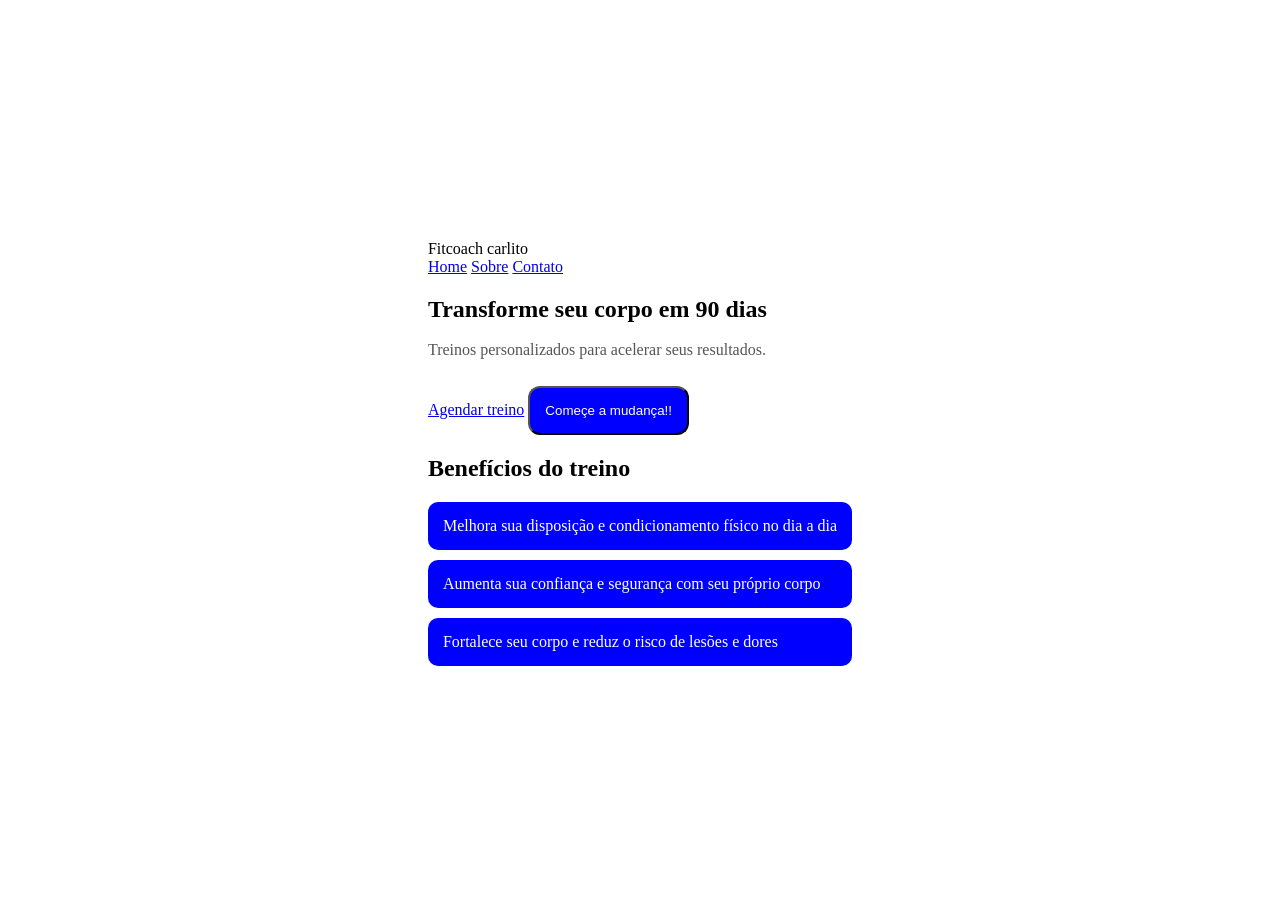
==== index.html @ f6d2877e "Projeto landing page personal trainer" ====
<!DOCTYPE html>
<html lang="pt-BR">

  <head>
    <meta charset="utf-8">
    <meta name="viewport" content="width=device-width, initial-scale=1.0">
    <link rel="stylesheet" href="style.css">

   </head>

   <header.
      <span class="logo">Fitcoach carlito</span>
      <div class="menu">
       <a href="#">Home</a>
       <a href="#">Sobre</a>
       <a href="#">Contato</a>
      </div>
   </header>

   <section>
    <h1 class="frase">Transforme seu corpo em 90 dias</h1>
    <p>Treinos personalizados para acelerar seus resultados.</p>
    <a href="confirmacao.html">Agendar treino</a>
    <button>Começe a mudança!!</button>
</section>

   <section>
     <div class="beneficios">
       <h2>Benefícios do treino</h2>
        <ul>
            <li>Melhora sua disposição e condicionamento físico no dia a dia</li>       
            <li>Aumenta sua confiança e segurança com seu próprio corpo</li>
            <li>Fortalece seu corpo e reduz o risco de lesões e dores</li>
        </ul>

     </div>

   </section>
---- style.css ----
.div{
    text-align: center;
    background-color: white;
    padding: 25px;
    max-width:480px;
    border-radius: 12px;
   box-shadow: 0 8px 15px rgba(0, 0, 0, 0.15);
  

  }
  body {
     display: flex;
   height:100vh;
   justify-content: center;
   align-items: center;
  }
  button {
    color: white;
    background-color: blue;
    padding: 15px;
    border-radius: 12px;
    cursor: pointer;
     margin-top: 15px;
  }

  h1 {
  margin-bottom: 12px;
}

p {
  margin-bottom: 10px;
  color: #555;
  line-height: 1.4;
}

button:hover {
  background-color: darkblue;
}

ul {
    list-style: none;
  padding: 0;
  margin: 0;
}

li {
    color: white;
  background: blue;
  padding: 15px;
  margin-bottom: 10px;
  border-radius: 10px;

}

li:hover {
    background-color: darkblue;
}
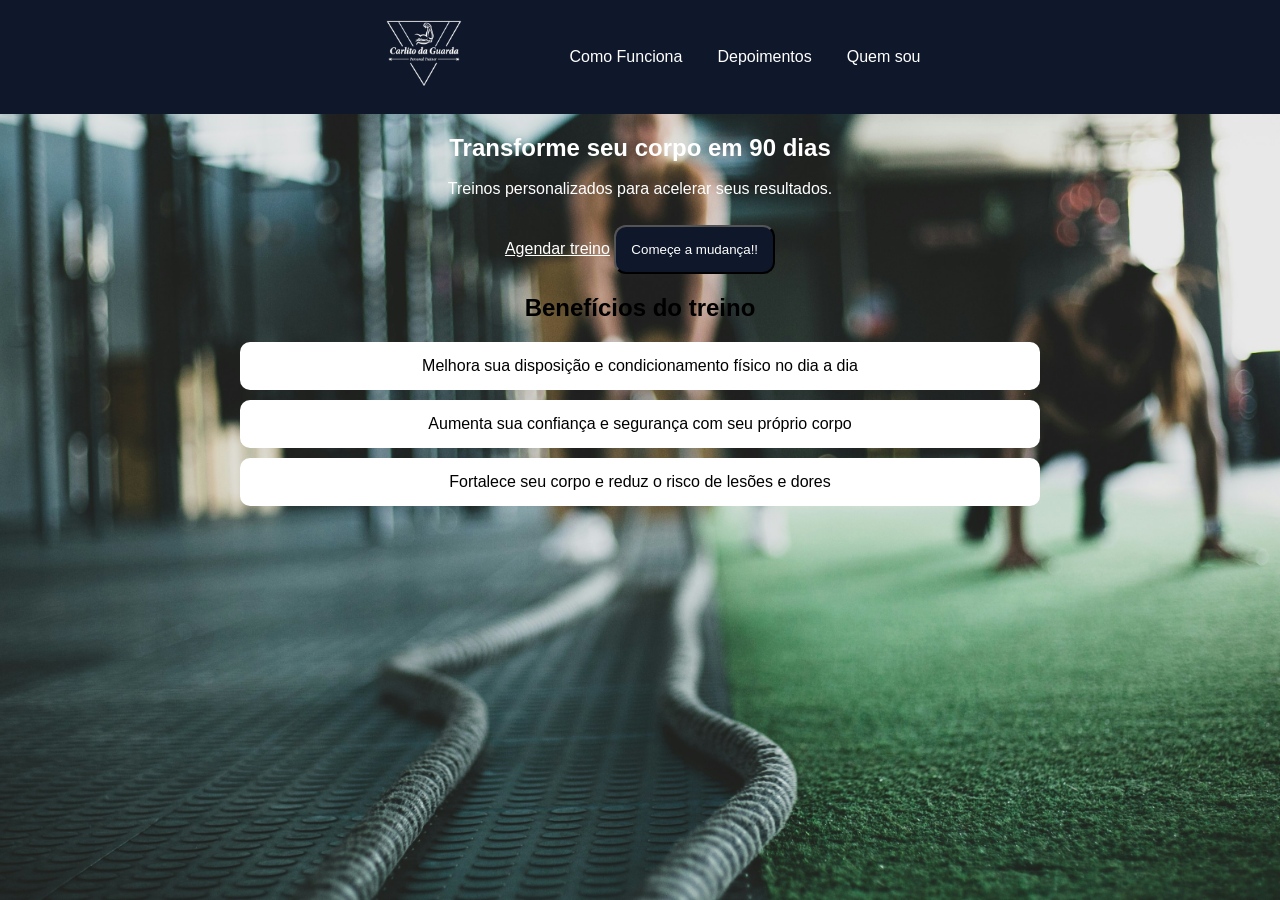
==== commit 8b3e652d: "Primeiro commit do site" ====
--- a/index.html
+++ b/index.html
@@ -8,22 +8,30 @@
 
    </head>
 
-   <header.
-      <span class="logo">Fitcoach carlito</span>
+       <body>
+          
+
+   <header>
+      <div class="logo">
+      <img src="img/logo2.png" alt="logo">
+      </div>
       <div class="menu">
-       <a href="#">Home</a>
-       <a href="#">Sobre</a>
-       <a href="#">Contato</a>
+       <a href="#">Como Funciona</a>
+       <a href="#">Depoimentos</a>
+       <a href="#">Quem sou</a>
       </div>
-   </header>
+    </header>
 
    <section>
-    <h1 class="frase">Transforme seu corpo em 90 dias</h1>
+    <div class="hero">
+    
+    <h1>Transforme seu corpo em 90 dias</h1>
     <p>Treinos personalizados para acelerar seus resultados.</p>
     <a href="confirmacao.html">Agendar treino</a>
     <button>Começe a mudança!!</button>
+   </div>
 </section>
-
+ 
    <section>
      <div class="beneficios">
        <h2>Benefícios do treino</h2>
@@ -32,7 +40,8 @@
             <li>Aumenta sua confiança e segurança com seu próprio corpo</li>
             <li>Fortalece seu corpo e reduz o risco de lesões e dores</li>
         </ul>
-
+  
      </div>
-
-   </section>+     
+   </section>
+   </body>
--- a/style.css
+++ b/style.css
@@ -1,24 +1,47 @@
   
 
-  .div{
+  .confirmacao{
     text-align: center;
     background-color: white;
     padding: 25px;
     max-width:480px;
     border-radius: 12px;
    box-shadow: 0 8px 15px rgba(0, 0, 0, 0.15);
+  } 
+         
+      .logo img {
+        width: 90px;
+        max-width: 120px;
+        
+      }
+     
+body {
+     min-height:100vh;
+    background-image: url(img/fundo.jpg);
+    background-size: cover;
+    background-position: center;
+    background-repeat: no-repeat;
+    margin:0;
+    padding:0;
+}
+
+h1, h2, h3 {
+    font-family: 'Montserrat', sans-serif;
+    font-weight: 700;
+}
+
+body, p, button, a {
+    font-family: 'Poppins', sans-serif;
+}
+ 
+
   
 
-  }
-  body {
-     display: flex;
-   height:100vh;
-   justify-content: center;
-   align-items: center;
-  }
+    
+  
   button {
     color: white;
-    background-color: blue;
+    background-color: #0F172A;
     padding: 15px;
     border-radius: 12px;
     cursor: pointer;
@@ -27,27 +50,33 @@
 
   h1 {
   margin-bottom: 12px;
+  color:white
 }
+   
+    .hero a {
+      color:white
+    }
 
 p {
   margin-bottom: 10px;
-  color: #555;
+  color: white;
   line-height: 1.4;
 }
 
 button:hover {
-  background-color: darkblue;
+  background-color: white;
 }
 
 ul {
     list-style: none;
   padding: 0;
   margin: 0;
+  
 }
 
 li {
-    color: white;
-  background: blue;
+    color: black;
+  background:white;
   padding: 15px;
   margin-bottom: 10px;
   border-radius: 10px;
@@ -55,5 +84,43 @@
 }
 
 li:hover {
-    background-color: darkblue;
-}+    background-color:white;;
+}
+
+
+header{
+    display:flex;
+    justify-content:center;
+    align-items:center;
+    gap:100px;
+    background-color:#0F172A;
+    padding:10px;
+    width:100%;
+}
+
+.logo img{
+    width:90px;
+}
+
+.menu{
+    display:flex;
+    gap:35px;
+}
+
+.menu a{
+    color:white;
+    text-decoration:none;
+}
+
+.hero{
+    text-align:center;
+}
+
+.beneficios{
+    text-align:center;
+}
+
+.beneficios ul{
+    max-width:800px;
+    margin:0 auto;
+}
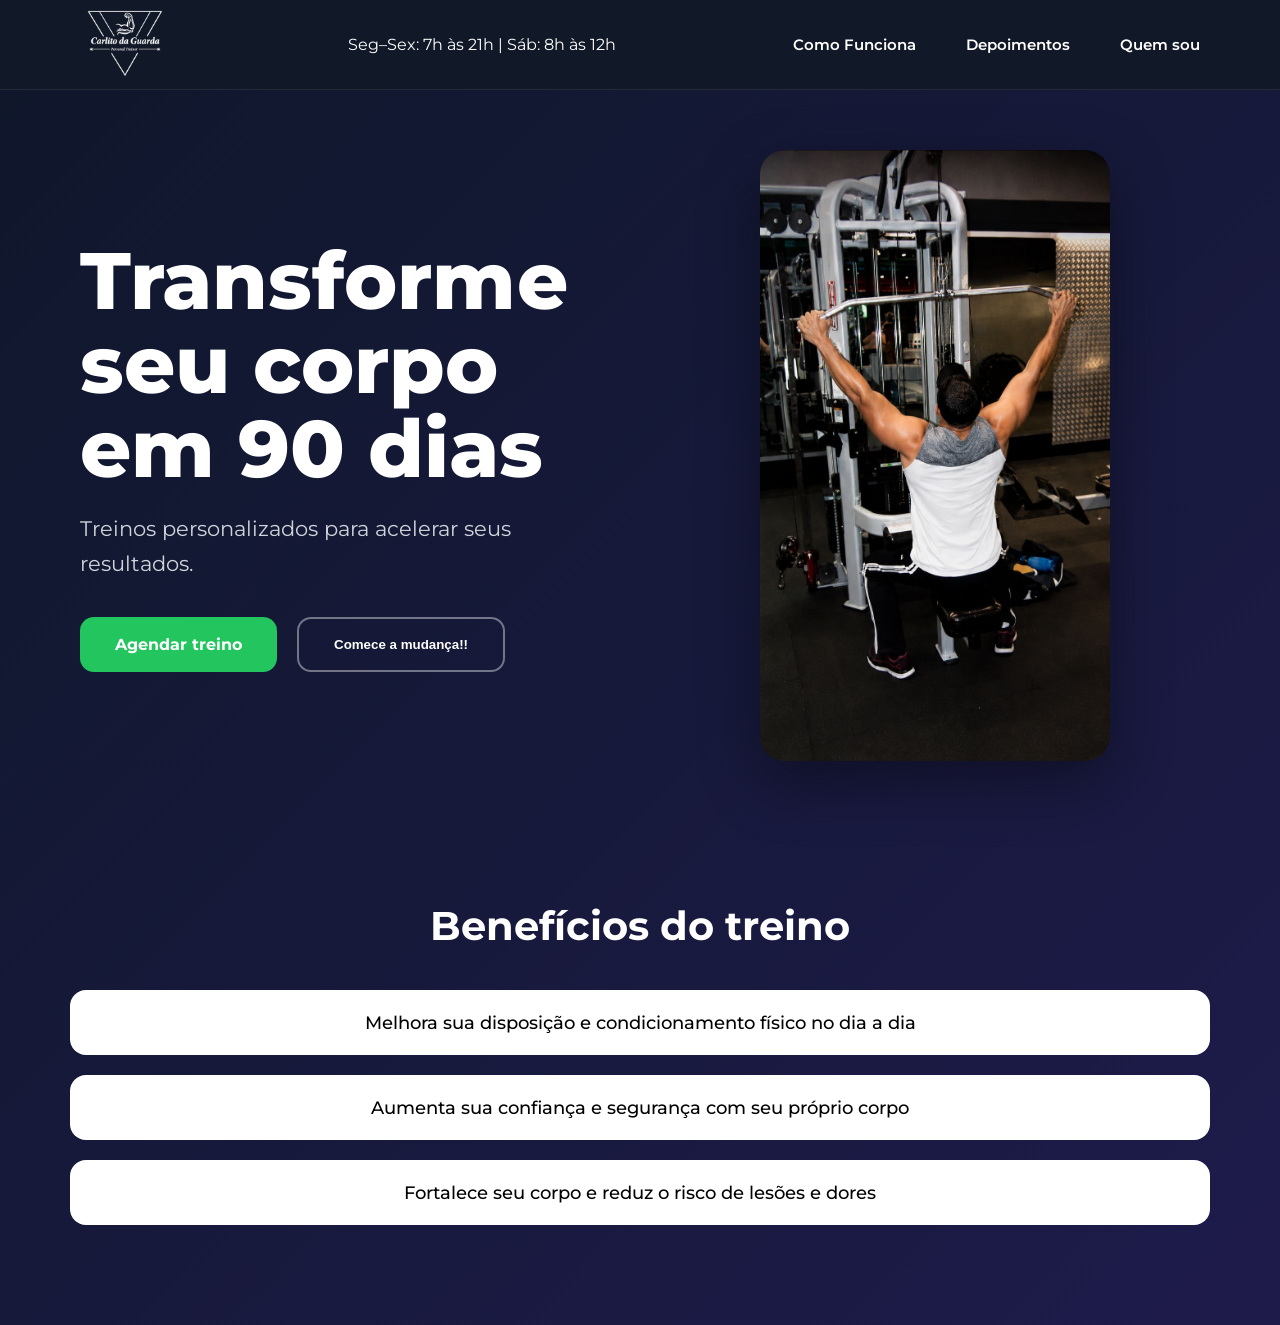
==== commit fa9f20cd: "Primeiro commit" ====
--- a/index.html
+++ b/index.html
@@ -5,43 +5,71 @@
     <meta charset="utf-8">
     <meta name="viewport" content="width=device-width, initial-scale=1.0">
     <link rel="stylesheet" href="style.css">
+    <link rel="preconnect" href="https://fonts.googleapis.com">
+<link rel="preconnect" href="https://fonts.gstatic.com" crossorigin>
+<link href="https://fonts.googleapis.com/css2?family=Montserrat:wght@300;400;500;600;700;800;900&display=swap" rel="stylesheet">
 
    </head>
 
        <body>
-          
 
-   <header>
-      <div class="logo">
-      <img src="img/logo2.png" alt="logo">
-      </div>
-      <div class="menu">
-       <a href="#">Como Funciona</a>
-       <a href="#">Depoimentos</a>
-       <a href="#">Quem sou</a>
-      </div>
-    </header>
+<header>
+    <div class="hero-logo">
+        <img src="img/logo2.png" alt="logo">
+    </div>
 
-   <section>
-    <div class="hero">
-    
-    <h1>Transforme seu corpo em 90 dias</h1>
-    <p>Treinos personalizados para acelerar seus resultados.</p>
-    <a href="confirmacao.html">Agendar treino</a>
-    <button>Começe a mudança!!</button>
-   </div>
+    <div class="hero-horarios">
+
+       <p> Seg–Sex: 7h às 21h | Sáb: 8h às 12h </p>
+
+
+    </div>
+
+    <div class="menu">
+        <a href="#">Como Funciona</a>
+        <a href="#">Depoimentos</a>
+        <a href="#">Quem sou</a>
+    </div>
+</header>
+
+<section class="hero">
+
+    <div class="hero-texto">
+
+        <h1>Transforme seu corpo em 90 dias</h1>
+
+        <p>
+            Treinos personalizados para acelerar seus resultados.
+        </p>
+
+        <div class="hero-btn">
+            <a href="confirmacao.html" class="btn-principal">
+                Agendar treino
+            </a>
+
+            <button class="btn-secundario">
+                Comece a mudança!!
+            </button>
+        </div>
+
+    </div>
+
+    <div class="hero-imagem">
+        <img src="img/foto.jpeg" alt="Personal Trainer">
+    </div>
+
 </section>
- 
-   <section>
-     <div class="beneficios">
-       <h2>Benefícios do treino</h2>
-        <ul>
-            <li>Melhora sua disposição e condicionamento físico no dia a dia</li>       
-            <li>Aumenta sua confiança e segurança com seu próprio corpo</li>
-            <li>Fortalece seu corpo e reduz o risco de lesões e dores</li>
-        </ul>
-  
-     </div>
-     
-   </section>
-   </body>+
+<section class="hero-beneficios">
+
+    <h2>Benefícios do treino</h2>
+
+    <ul>
+        <li>Melhora sua disposição e condicionamento físico no dia a dia</li>
+        <li>Aumenta sua confiança e segurança com seu próprio corpo</li>
+        <li>Fortalece seu corpo e reduz o risco de lesões e dores</li>
+    </ul>
+
+</section>
+
+</body>
--- a/style.css
+++ b/style.css
@@ -1,126 +1,315 @@
-  
-
-  .confirmacao{
-    text-align: center;
-    background-color: white;
-    padding: 25px;
-    max-width:480px;
-    border-radius: 12px;
-   box-shadow: 0 8px 15px rgba(0, 0, 0, 0.15);
-  } 
-         
-      .logo img {
-        width: 90px;
-        max-width: 120px;
-        
-      }
-     
-body {
-     min-height:100vh;
-    background-image: url(img/fundo.jpg);
-    background-size: cover;
-    background-position: center;
-    background-repeat: no-repeat;
+/* RESET */
+
+*{
     margin:0;
     padding:0;
-}
-
-h1, h2, h3 {
-    font-family: 'Montserrat', sans-serif;
-    font-weight: 700;
-}
-
-body, p, button, a {
-    font-family: 'Poppins', sans-serif;
-}
- 
-
-  
-
-    
-  
-  button {
-    color: white;
-    background-color: #0F172A;
-    padding: 15px;
-    border-radius: 12px;
-    cursor: pointer;
-     margin-top: 15px;
-  }
-
-  h1 {
-  margin-bottom: 12px;
-  color:white
-}
-   
-    .hero a {
-      color:white
-    }
-
-p {
-  margin-bottom: 10px;
-  color: white;
-  line-height: 1.4;
-}
-
-button:hover {
-  background-color: white;
-}
-
-ul {
-    list-style: none;
-  padding: 0;
-  margin: 0;
-  
-}
-
-li {
-    color: black;
-  background:white;
-  padding: 15px;
-  margin-bottom: 10px;
-  border-radius: 10px;
-
-}
-
-li:hover {
-    background-color:white;;
-}
-
+    box-sizing:border-box;
+}
+
+html{
+    scroll-behavior:smooth;
+}
+
+body{
+    min-height:100vh;
+    font-family:'Montserrat',sans-serif;
+
+    background:linear-gradient(
+        135deg,
+        #0f172a 0%,
+        #1e1b4b 100%
+    );
+
+    overflow-x:hidden;
+}
+
+/* HEADER */
 
 header{
+    width:100%;
+    height:90px;
+
+    display:flex;
+    justify-content:space-between;
+    align-items:center;
+
+    padding:0 80px;
+
+    background:#111827;
+    border-bottom:1px solid rgba(255,255,255,.08);
+}
+
+.hero-logo img{
+    width:90px;
+    display:block;
+}
+
+.menu{
+    display:flex;
+    gap:50px;
+}
+
+.menu a{
+    text-decoration:none;
+    color:white;
+
+    font-size:15px;
+    font-weight:600;
+
+    transition:.3s;
+}
+
+.menu a:hover{
+    color:#22c55e;
+}
+
+/* HERO */
+
+.hero{
+    max-width:1300px;
+
+    margin:auto;
+
+    min-height:80vh;
+
+    display:flex;
+    justify-content:space-between;
+    align-items:center;
+
+    gap:60px;
+
+    padding:60px 80px;
+}
+
+/* TEXTO */
+
+.hero-texto{
+    flex:1;
+}
+
+   .hero-horarios p {
+    color:white;
+   }
+
+
+
+
+.hero-texto h1{
+    color:white;
+
+    font-size:5rem;
+
+    font-weight:800;
+
+    line-height:1.05;
+
+    margin-bottom:20px;
+}
+
+.hero-texto p{
+    color:#d1d5db;
+
+    font-size:1.3rem;
+
+    line-height:1.7;
+
+    margin-bottom:35px;
+}
+
+/* BOTÕES */
+
+.hero-btn{
+    display:flex;
+    gap:20px;
+}
+
+.btn-principal{
+    text-decoration:none;
+
+    background:#22c55e;
+
+    color:white;
+
+    padding:18px 35px;
+
+    border-radius:14px;
+
+    font-weight:700;
+
+    transition:.3s;
+}
+
+.btn-principal:hover{
+    transform:translateY(-3px);
+
+    background:#16a34a;
+}
+
+.btn-secundario{
+    background:transparent;
+
+    color:white;
+
+    border:2px solid rgba(255,255,255,.4);
+
+    padding:18px 35px;
+
+    border-radius:14px;
+
+    font-weight:600;
+
+    cursor:pointer;
+
+    transition:.3s;
+}
+
+.btn-secundario:hover{
+    background:white;
+    color:#111827;
+}
+
+/* IMAGEM */
+
+.hero-imagem{
+    flex:1;
+
     display:flex;
     justify-content:center;
-    align-items:center;
-    gap:100px;
-    background-color:#0F172A;
-    padding:10px;
+}
+
+.hero-imagem img{
     width:100%;
-}
-
-.logo img{
-    width:90px;
-}
-
-.menu{
-    display:flex;
-    gap:35px;
-}
-
-.menu a{
-    color:white;
-    text-decoration:none;
-}
-
-.hero{
+    max-width:500px;
+
+    border-radius:30px;
+
+    box-shadow:
+    0 20px 60px rgba(0,0,0,.35);
+
+    object-fit:cover;
+}
+
+/* BENEFÍCIOS */
+
+.hero-beneficios{
+    max-width:1200px;
+
+    margin:auto;
+
+    padding:80px 30px;
+}
+
+.hero-beneficios h2{
+    color:white;
+
     text-align:center;
-}
-
-.beneficios{
+
+    font-size:2.5rem;
+
+    margin-bottom:40px;
+}
+
+.hero-beneficios ul{
+    list-style:none;
+}
+
+.hero-beneficios li{
+    background:white;
+
+    padding:22px;
+
+    border-radius:16px;
+
+    margin-bottom:20px;
+
     text-align:center;
-}
-
-.beneficios ul{
-    max-width:800px;
-    margin:0 auto;
-}
+
+    font-size:1.1rem;
+
+    font-weight:500;
+
+    transition:.3s;
+}
+
+.hero-beneficios li:hover{
+    transform:translateY(-5px);
+
+    box-shadow:
+    0 10px 30px rgba(0,0,0,.15);
+}
+
+/* RESPONSIVO */
+
+@media(max-width:992px){
+
+    .hero{
+        flex-direction:column;
+        text-align:center;
+    }
+
+    .hero-btn{
+        justify-content:center;
+    }
+
+    .hero-texto h1{
+        font-size:3.5rem;
+    }
+}
+
+@media(max-width:768px){
+
+    header{
+        flex-direction:column;
+        height:auto;
+
+        padding:20px;
+        gap:20px;
+    }
+
+    .menu{
+        gap:20px;
+        flex-wrap:wrap;
+        justify-content:center;
+    }
+
+    .hero{
+        padding:40px 25px;
+    }
+
+    .hero-texto h1{
+        font-size:2.5rem;
+    }
+
+    .hero-texto p{
+        font-size:1rem;
+    }
+
+    .hero-btn{
+        flex-direction:column;
+    }
+
+    .btn-principal,
+    .btn-secundario{
+        width:100%;
+    }
+
+    .hero-beneficios h2{
+        font-size:2rem;
+    }
+}
+
+
+ .hero-imagem img{
+    width:100%;
+    max-width:350px;
+
+     border-radius:25px;
+      box-shadow:0 20px 60px rgba(0,0,0,0.4);
+
+          transition:0.3s ease;
+
+}
+
+.hero-imagem img:hover{
+    transform:scale(1.03);
+}
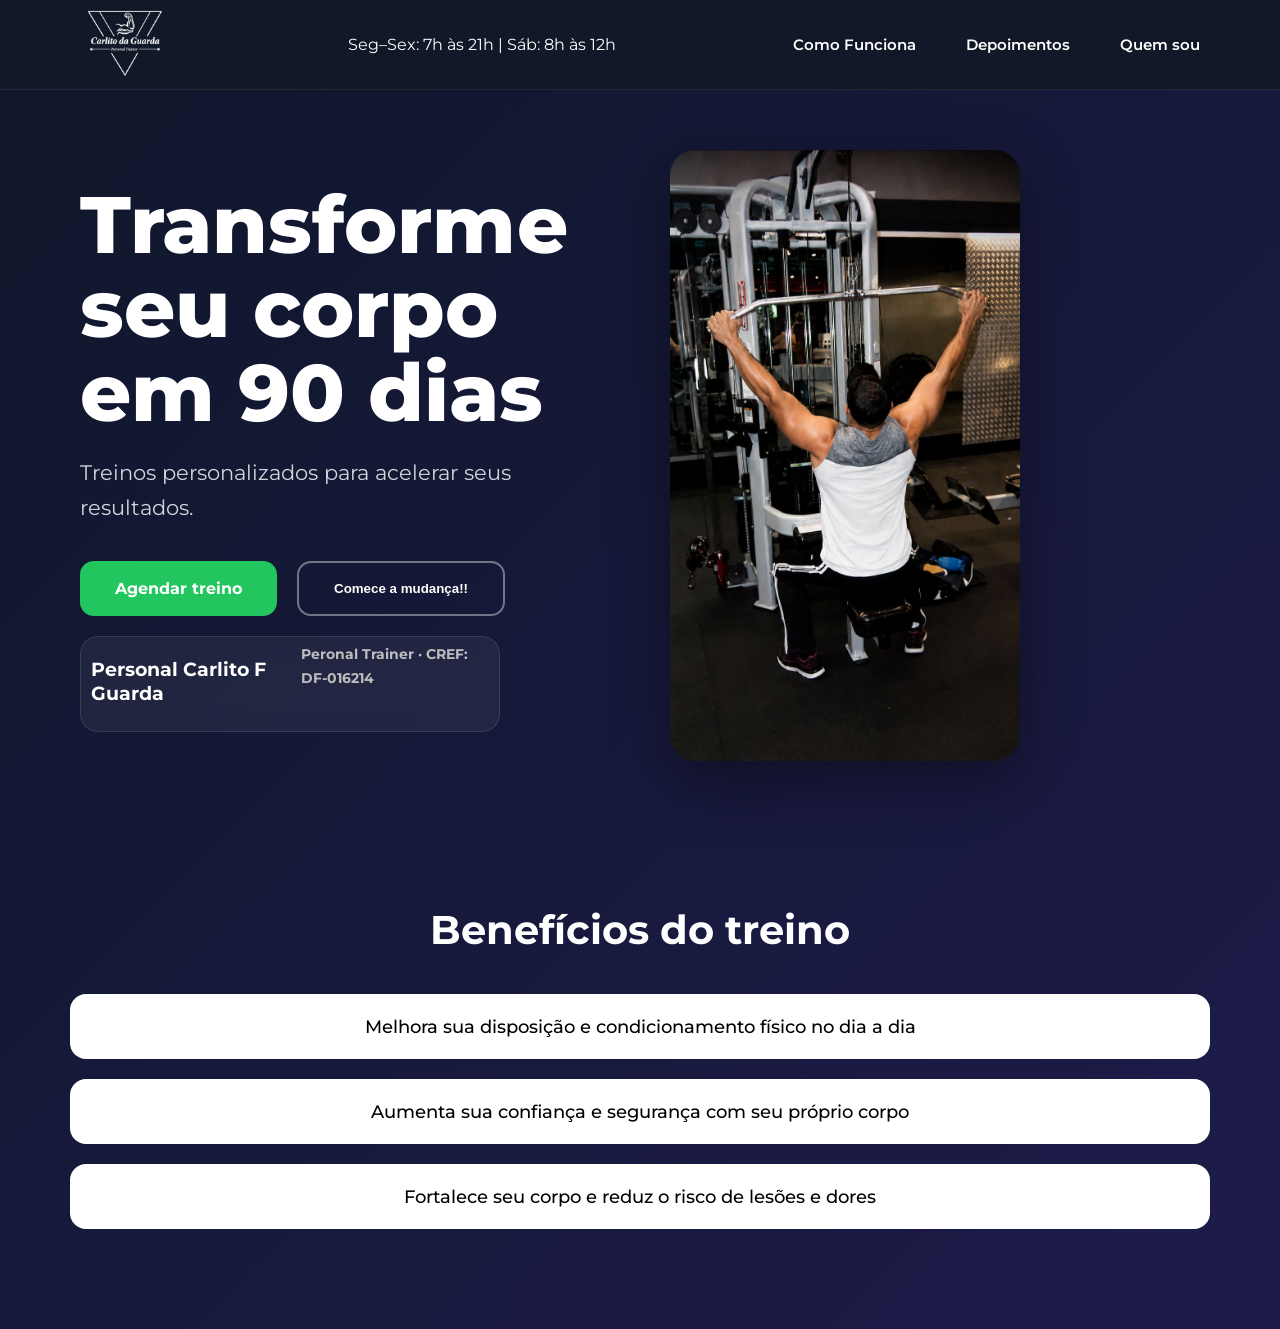
==== commit e4305d7c: "Melhora no layout do card do personal" ====
--- a/index.html
+++ b/index.html
@@ -8,6 +8,7 @@
     <link rel="preconnect" href="https://fonts.googleapis.com">
 <link rel="preconnect" href="https://fonts.gstatic.com" crossorigin>
 <link href="https://fonts.googleapis.com/css2?family=Montserrat:wght@300;400;500;600;700;800;900&display=swap" rel="stylesheet">
+<link href="https://fonts.googleapis.com/css2?family=Inter:wght@400;500;600;700&display=swap" rel="stylesheet">
 
    </head>
 
@@ -52,6 +53,12 @@
             </button>
         </div>
 
+        <div class="perfil-personal">
+     <h3>Personal Carlito F Guarda</h3>
+     <p>Peronal Trainer · CREF: DF-016214</p>
+
+  </div>
+
     </div>
 
     <div class="hero-imagem">
@@ -72,4 +79,6 @@
 
 </section>
 
+  
+
 </body>
--- a/style.css
+++ b/style.css
@@ -307,9 +307,93 @@
       box-shadow:0 20px 60px rgba(0,0,0,0.4);
 
           transition:0.3s ease;
-
+         
 }
 
 .hero-imagem img:hover{
     transform:scale(1.03);
-}+}
+
+.cref-card{
+
+    width: fit-content;
+
+     text-decoration:none;
+
+    background:#22c55e;
+
+    color:white;
+
+    padding:8px 14px;
+
+    border-radius:15px;
+
+    font-weight:700;
+
+    transition:.3s;
+
+    position: absolute;
+        top: 20px;  
+    right: -60px;
+
+ 
+}
+
+
+
+
+.hero-imagem{
+    position: relative;
+     display: inline-block;
+}
+
+.perfil-personal {
+
+    text-decoration:none;
+
+   background: rgba(255,255,255,0.06);
+
+    color:white;
+
+    padding:18px 35px;
+
+    border-radius:14px;
+
+    font-weight:700;
+
+    transition:.3s;
+
+    margin-top: 20px;
+
+    display: flex;
+    align-items: center;
+    gap: 15px;
+
+  
+    border: 1px solid rgba(255,255,255,0.1);
+
+    padding:5px 10px;
+border-radius: 18px;
+
+width: 100%;
+max-width: 420px;
+
+    backdrop-filter: blur(10px);
+
+     transition:0.3s ease;
+}
+ 
+
+ .perfil-personal h3 {
+
+      color: #fff;
+    font-size: 1.2rem;
+    margin-bottom: 5px;
+    
+
+ }
+
+ .perfil-personal p {
+    color: #bdbdbd;
+    font-size: 0.9rem;
+}
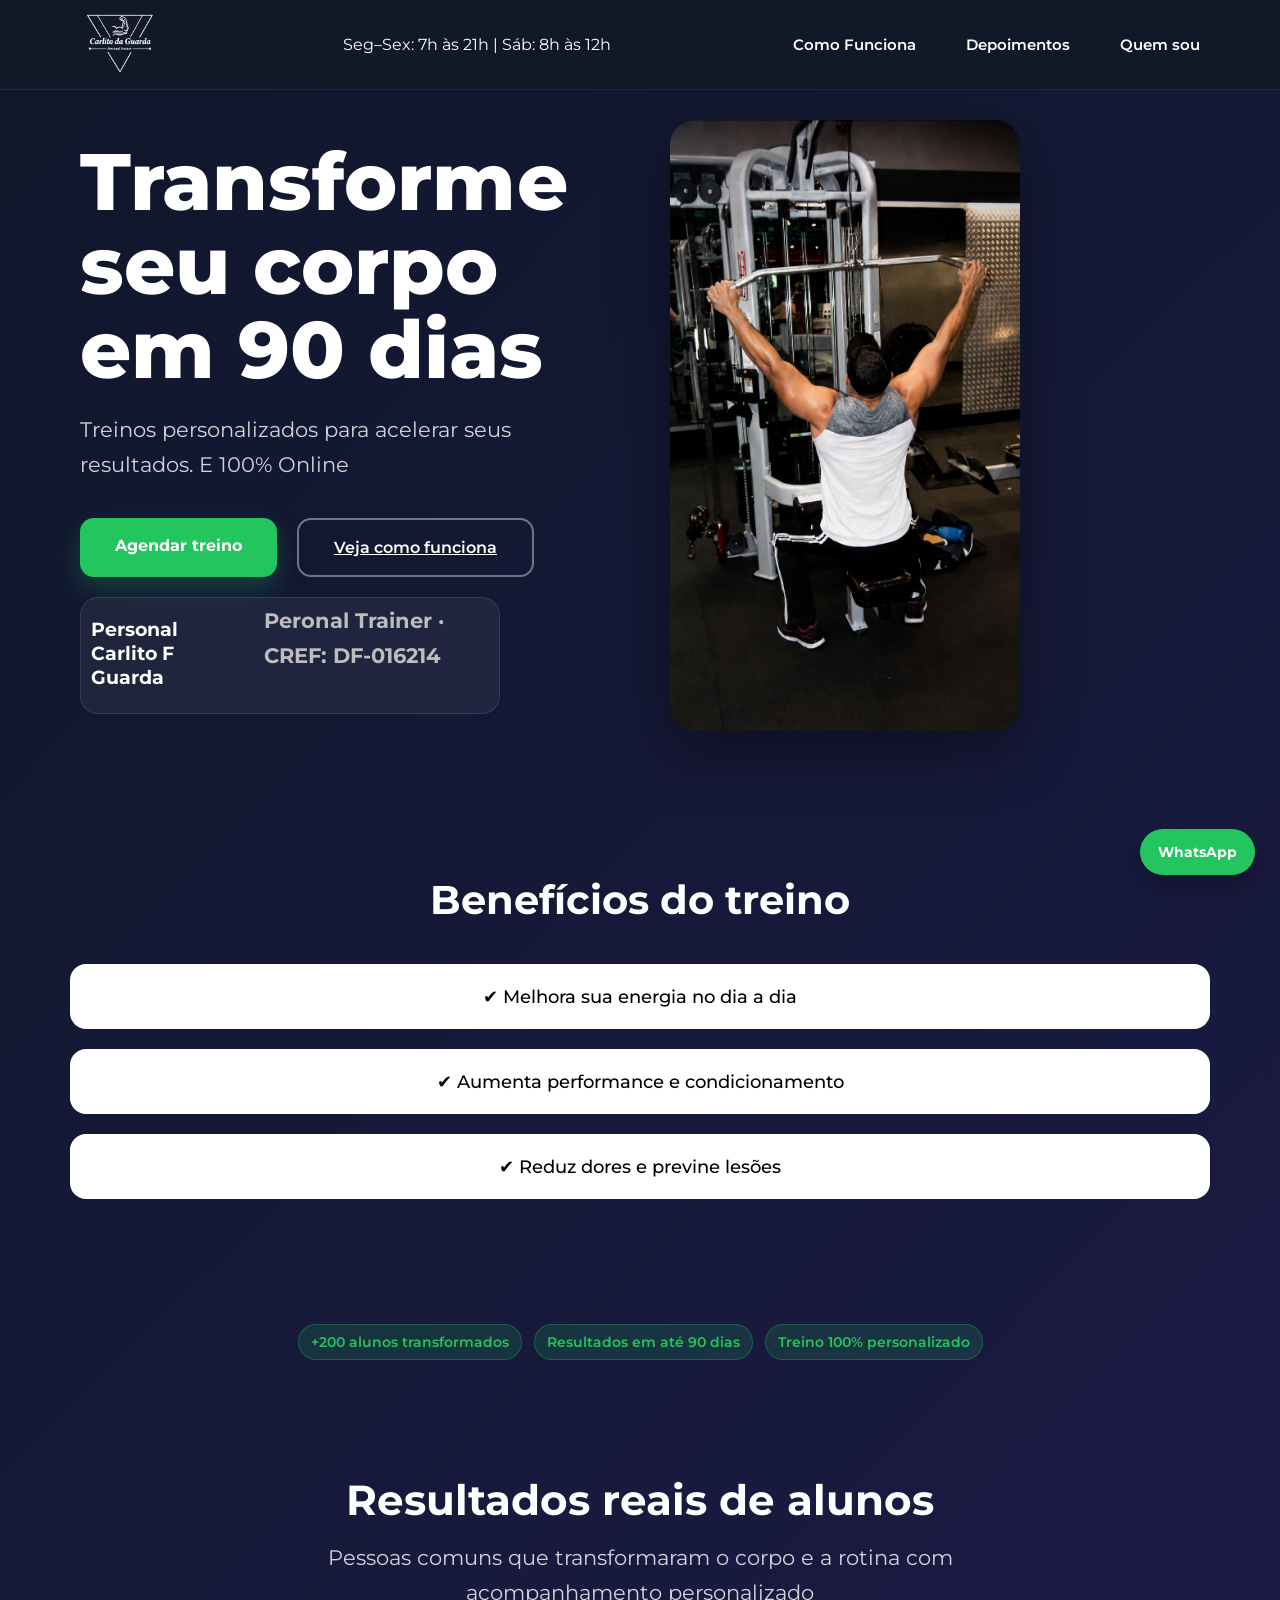
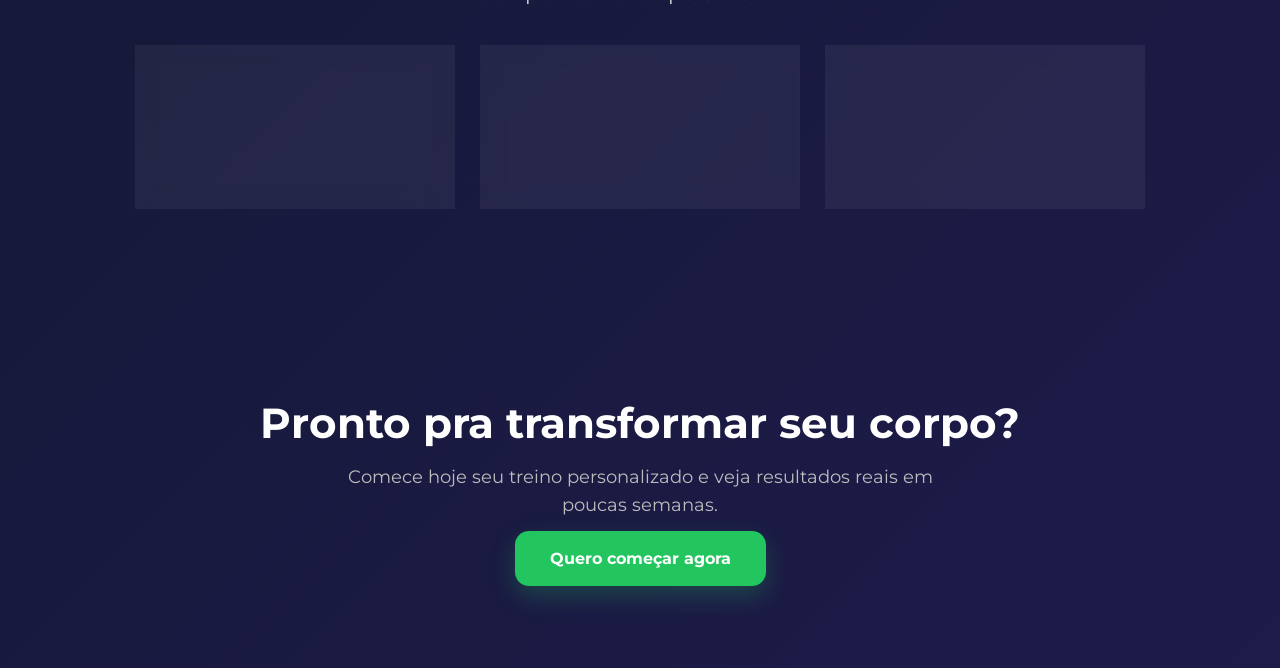
==== commit 600d2e06: "melhorias na seção funcionamento e CTA" ====
--- a/index.html
+++ b/index.html
@@ -9,10 +9,8 @@
 <link rel="preconnect" href="https://fonts.gstatic.com" crossorigin>
 <link href="https://fonts.googleapis.com/css2?family=Montserrat:wght@300;400;500;600;700;800;900&display=swap" rel="stylesheet">
 <link href="https://fonts.googleapis.com/css2?family=Inter:wght@400;500;600;700&display=swap" rel="stylesheet">
+  </head>
 
-   </head>
-
-       <body>
 
 <header>
     <div class="hero-logo">
@@ -27,7 +25,7 @@
     </div>
 
     <div class="menu">
-        <a href="#">Como Funciona</a>
+        <a href="funcionamento.html">Como Funciona</a>
         <a href="#">Depoimentos</a>
         <a href="#">Quem sou</a>
     </div>
@@ -35,12 +33,12 @@
 
 <section class="hero">
 
-    <div class="hero-texto">
+    <div class="container">
 
         <h1>Transforme seu corpo em 90 dias</h1>
 
         <p>
-            Treinos personalizados para acelerar seus resultados.
+            Treinos personalizados para acelerar seus resultados. E 100% Online
         </p>
 
         <div class="hero-btn">
@@ -48,9 +46,10 @@
                 Agendar treino
             </a>
 
-            <button class="btn-secundario">
-                Comece a mudança!!
-            </button>
+             
+            <a href="funcionamento.html" class="btn-secundario">
+                Veja como funciona
+            </a>
         </div>
 
         <div class="perfil-personal">
@@ -72,13 +71,86 @@
     <h2>Benefícios do treino</h2>
 
     <ul>
-        <li>Melhora sua disposição e condicionamento físico no dia a dia</li>
-        <li>Aumenta sua confiança e segurança com seu próprio corpo</li>
-        <li>Fortalece seu corpo e reduz o risco de lesões e dores</li>
+        <li>✔ Melhora sua energia no dia a dia</li>
+<li>✔ Aumenta performance e condicionamento</li>
+<li>✔ Reduz dores e previne lesões</li>
     </ul>
 
 </section>
-
   
 
-</body>+   <section class="destaque">
+    <div class="hero-destaque">
+    <span>+200 alunos transformados</span>
+    <span>Resultados em até 90 dias</span>
+    <span>Treino 100% personalizado</span>
+
+    </div>
+   </section>
+
+   <section class="avaliacoes">
+    <div class="container">
+
+        <h2>Resultados reais de alunos</h2>
+
+        <p class="avaliacoes-sub">
+            Pessoas comuns que transformaram o corpo e a rotina com acompanhamento personalizado
+        </p>
+
+        <div class="cards-avaliacoes">
+
+            <div class="card-avaliacao">
+                <p class="texto">
+                    “Perdi 8kg em 2 meses treinando em casa. O acompanhamento mudou tudo.”
+                </p>
+                <span class="nome">João Silva</span>
+            </div>
+
+            <div class="card-avaliacao">
+                <p class="texto">
+                    “Voltei a ter qualidade de vida, e mudou totalmente meus exames!!.”
+                </p>
+                <span class="nome">Pedro Santos</span>
+            </div>
+
+            <div class="card-avaliacao">
+                <p class="texto">
+                    “Minha disposição mudou completamente. Consigo treinar e trabalhar melhor.”
+                </p>
+                <span class="nome">Lucas Almeida</span>
+            </div>
+
+        </div>
+
+    </div>
+</section>
+
+<section class="cta-final">
+  <div class="container">
+
+    <h2>Pronto pra transformar seu corpo?</h2>
+
+    <p>Comece hoje seu treino personalizado e veja resultados reais em poucas semanas.</p>
+
+    <a href="confirmacao.html" class="btn-principal">Quero começar agora</a>
+
+  </div>
+</section>
+
+<a class="whatsapp-fixo" href="https://wa.me/55SEUNUMERO" target="_blank">
+  WhatsApp
+</a>
+  
+<script>
+window.addEventListener("scroll", function () {
+    const header = document.querySelector("header");
+
+    if (window.scrollY > 50) {
+        header.classList.add("scrolled");
+    } else {
+        header.classList.remove("scrolled");
+    }
+});
+</script>
+
+</body>
--- a/style.css
+++ b/style.css
@@ -37,11 +37,24 @@
 
     background:#111827;
     border-bottom:1px solid rgba(255,255,255,.08);
-}
-
-.hero-logo img{
-    width:90px;
-    display:block;
+
+    position: fixed;
+    top: 0;
+    left: 0;
+
+    width: 100%;
+    z-index: 1000;
+
+    transition: 0.3s ease;
+background: #111827;
+}
+
+header.scrolled {
+    background: rgba(17, 24, 39, 0.6);
+    backdrop-filter: blur(10px);
+    -webkit-backdrop-filter: blur(10px);
+
+    box-shadow: 0 10px 30px rgba(0,0,0,0.2);
 }
 
 .menu{
@@ -79,11 +92,13 @@
     gap:60px;
 
     padding:60px 80px;
+        padding-top: 120px;
+
 }
 
 /* TEXTO */
 
-.hero-texto{
+.container{
     flex:1;
 }
 
@@ -94,7 +109,7 @@
 
 
 
-.hero-texto h1{
+.container h1{
     color:white;
 
     font-size:5rem;
@@ -106,7 +121,7 @@
     margin-bottom:20px;
 }
 
-.hero-texto p{
+.container p{
     color:#d1d5db;
 
     font-size:1.3rem;
@@ -123,28 +138,25 @@
     gap:20px;
 }
 
-.btn-principal{
-    text-decoration:none;
-
-    background:#22c55e;
-
-    color:white;
-
-    padding:18px 35px;
-
-    border-radius:14px;
-
-    font-weight:700;
-
-    transition:.3s;
-}
-
-.btn-principal:hover{
-    transform:translateY(-3px);
-
-    background:#16a34a;
-}
-
+.btn-principal {
+    text-decoration: none;
+    background: #22c55e;
+    color: white;
+
+    padding: 18px 35px;
+    border-radius: 14px;
+
+    font-weight: 700;
+
+    transition: 0.3s;
+
+    box-shadow: 0 10px 25px rgba(34,197,94,0.25);
+}
+
+.btn-principal:hover {
+    transform: translateY(-4px) scale(1.02);
+    box-shadow: 0 15px 35px rgba(34,197,94,0.35);
+}
 .btn-secundario{
     background:transparent;
 
@@ -170,6 +182,12 @@
 
 /* IMAGEM */
 
+.hero-logo img {
+    width: 80px;
+    height: auto;
+    display: block;
+}
+
 .hero-imagem{
     flex:1;
 
@@ -177,18 +195,16 @@
     justify-content:center;
 }
 
-.hero-imagem img{
-    width:100%;
-    max-width:500px;
-
-    border-radius:30px;
-
-    box-shadow:
-    0 20px 60px rgba(0,0,0,.35);
-
-    object-fit:cover;
-}
-
+hero-imagem img{
+    width: 100%;
+    max-width: 500px;
+    height: 650px;
+
+    object-fit: cover;
+
+    border-radius: 30px;
+    box-shadow: 0 20px 60px rgba(0,0,0,.35);
+}
 /* BENEFÍCIOS */
 
 .hero-beneficios{
@@ -238,65 +254,6 @@
     0 10px 30px rgba(0,0,0,.15);
 }
 
-/* RESPONSIVO */
-
-@media(max-width:992px){
-
-    .hero{
-        flex-direction:column;
-        text-align:center;
-    }
-
-    .hero-btn{
-        justify-content:center;
-    }
-
-    .hero-texto h1{
-        font-size:3.5rem;
-    }
-}
-
-@media(max-width:768px){
-
-    header{
-        flex-direction:column;
-        height:auto;
-
-        padding:20px;
-        gap:20px;
-    }
-
-    .menu{
-        gap:20px;
-        flex-wrap:wrap;
-        justify-content:center;
-    }
-
-    .hero{
-        padding:40px 25px;
-    }
-
-    .hero-texto h1{
-        font-size:2.5rem;
-    }
-
-    .hero-texto p{
-        font-size:1rem;
-    }
-
-    .hero-btn{
-        flex-direction:column;
-    }
-
-    .btn-principal,
-    .btn-secundario{
-        width:100%;
-    }
-
-    .hero-beneficios h2{
-        font-size:2rem;
-    }
-}
 
 
  .hero-imagem img{
@@ -384,16 +341,213 @@
 }
  
 
- .perfil-personal h3 {
+.perfil-personal h2 {
+    color: white;
+}
+   
+
+.perfil-personal h3 {
 
       color: #fff;
-    font-size: 1.2rem;
-    margin-bottom: 5px;
-    
-
- }
-
- .perfil-personal p {
+      font-size: 1.2rem;
+      margin-bottom: 5px;
+}
+
+.perfil-personal p {
+      color: #bdbdbd;
+      font-size: 0,9rem;
+}
+
+
+
+/*DESTAQUE*/
+
+.hero-destaque {
+    display: flex;
+    gap: 15px;
+    flex-wrap: wrap;
+    margin-bottom: 25px;
+    width: 100%;
+}
+
+.hero-destaque span {
+    background: rgba(34,197,94,0.15);
+    border: 1px solid rgba(34,197,94,0.3);
+    color: #22c55e;
+    padding: 8px 12px;
+    border-radius: 999px;
+    font-size: 0.9rem;
+    font-weight: 600;
+}
+
+.container-texto {
+    display: flex;
+    flex-direction: column;
+    align-items: center;
+    text-align: center;
+}
+
+.hero-destaque {
+    display: flex;
+    justify-content: center;
+    flex-wrap: wrap;
+    gap: 12px;
+
+    width: 100%;
+    margin: 25px 0;
+}
+
+.hero-content {
+    display: flex;
+    justify-content: space-between;
+    align-items: center;
+    width: 100%;
+}
+
+/*RESPONSIVO*/
+@media (max-width: 768px) {
+
+    .hero {
+        flex-direction: column;
+        text-align: center;
+    }
+
+    .hero-btn {
+        flex-direction: column;
+    }
+
+    .btn-principal,
+    .btn-secundario {
+        width: 100%;
+    }
+
+    .cards-avaliacoes {
+        flex-direction: column;
+        align-items: center;
+    }
+
+    .cta-final h2 {
+        font-size: 2rem;
+    }
+}
+
+
+/* AVALIAÇÕES */
+
+.avaliacoes {
+    padding: 90px 0;
+}
+
+.avaliacoes h2 {
+    text-align: center;
+    color: white;
+    font-size: 2.6rem;
+    margin-bottom: 15px;
+}
+
+.avaliacoes-sub {
+    text-align: center;
     color: #bdbdbd;
-    font-size: 0.9rem;
-}
+    font-size: 1.1rem;
+    max-width: 700px;
+    margin: 0 auto 50px;
+    line-height: 1.6;
+}
+
+.cards-avaliacoes {
+    display: flex;
+    justify-content: center;
+    gap: 25px;
+    flex-wrap: wrap;
+}
+
+.card-avaliacao {
+    background: rgba(255,255,255,0.06);
+    border: 1px solid rgba(255,255,255,0.1);
+    backdrop-filter: blur(10px);
+
+    padding: 25px;
+    border-radius: 18px;
+
+    max-width: 320px;
+
+    transition: 0.3s ease;
+}
+
+.card-avaliacao:hover {
+    transform: translateY(-8px);
+    border: 1px solid rgba(34,197,94,0.4);
+    box-shadow: 0 15px 40px rgba(0,0,0,0.35);
+}
+
+.card-avaliacao .texto {
+    color: #e5e7eb;
+    font-size: 1rem;
+    line-height: 1.6;
+    margin-bottom: 15px;
+}
+
+.card-avaliacao .nome {
+    color: #22c55e;
+    font-weight: 700;
+    font-size: 0.95rem;
+}
+
+
+/* CTA FINAL */
+
+.cta-final {
+    padding: 100px 0;
+    text-align: center;
+}
+
+.cta-final h2 {
+    color: white;
+    font-size: 2.6rem;
+    margin-bottom: 15px;
+}
+
+.cta-final p {
+    color: #bdbdbd;
+    font-size: 1.1rem;
+    max-width: 600px;
+    margin: 0 auto 30px;
+    line-height: 1.6;
+}
+
+/* WHATSAPP FIXO */
+
+.whatsapp-fixo {
+    position: fixed;
+    bottom: 25px;
+    right: 25px;
+
+    background: #22c55e;
+    color: white;
+
+    padding: 14px 18px;
+    border-radius: 50px;
+
+    font-weight: 700;
+    font-size: 14px;
+
+    text-decoration: none;
+
+    box-shadow: 0 10px 25px rgba(0,0,0,0.25);
+
+    transition: 0.3s ease;
+
+    z-index: 999;
+}
+
+.whatsapp-fixo:hover {
+    transform: scale(1.05);
+    background: #16a34a;
+}
+
+.hero-imagem img,
+.card-avaliacao,
+.hero-destaque span {
+    transition: 0.3s ease;
+}
+
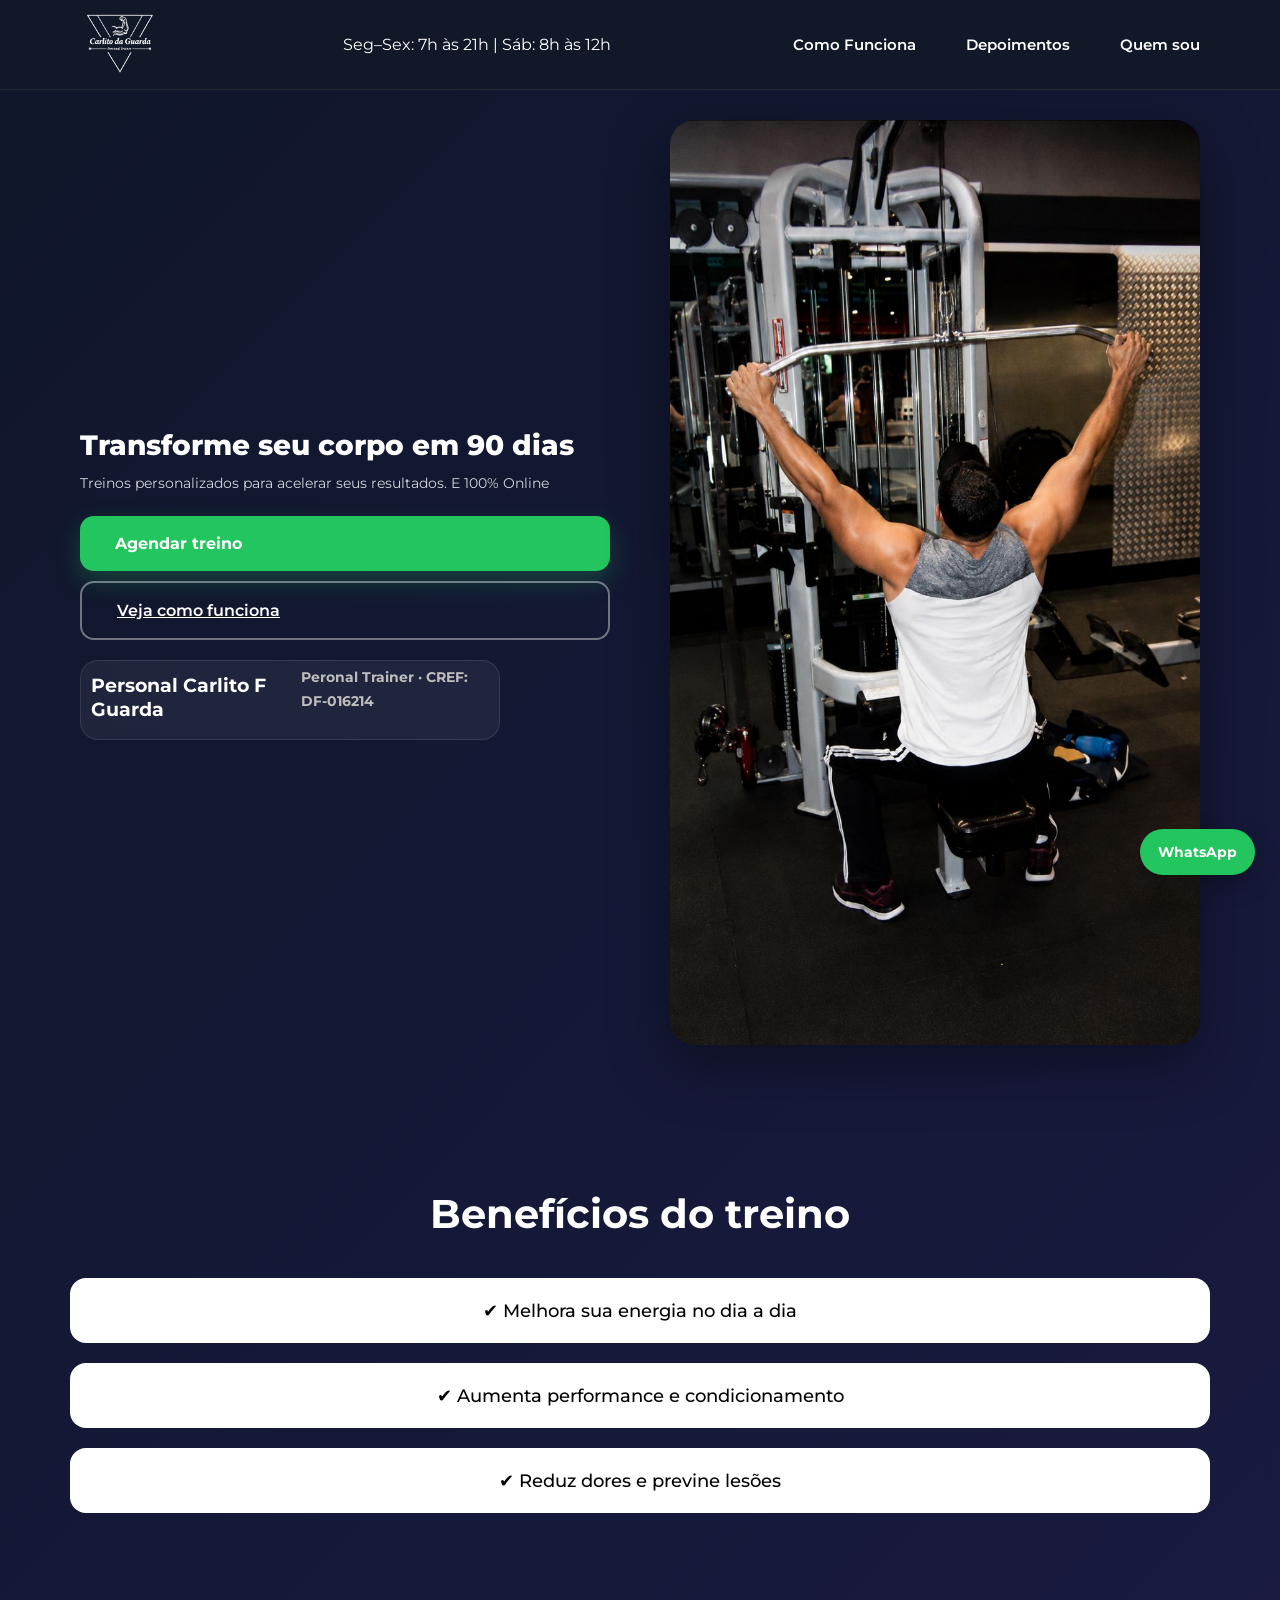
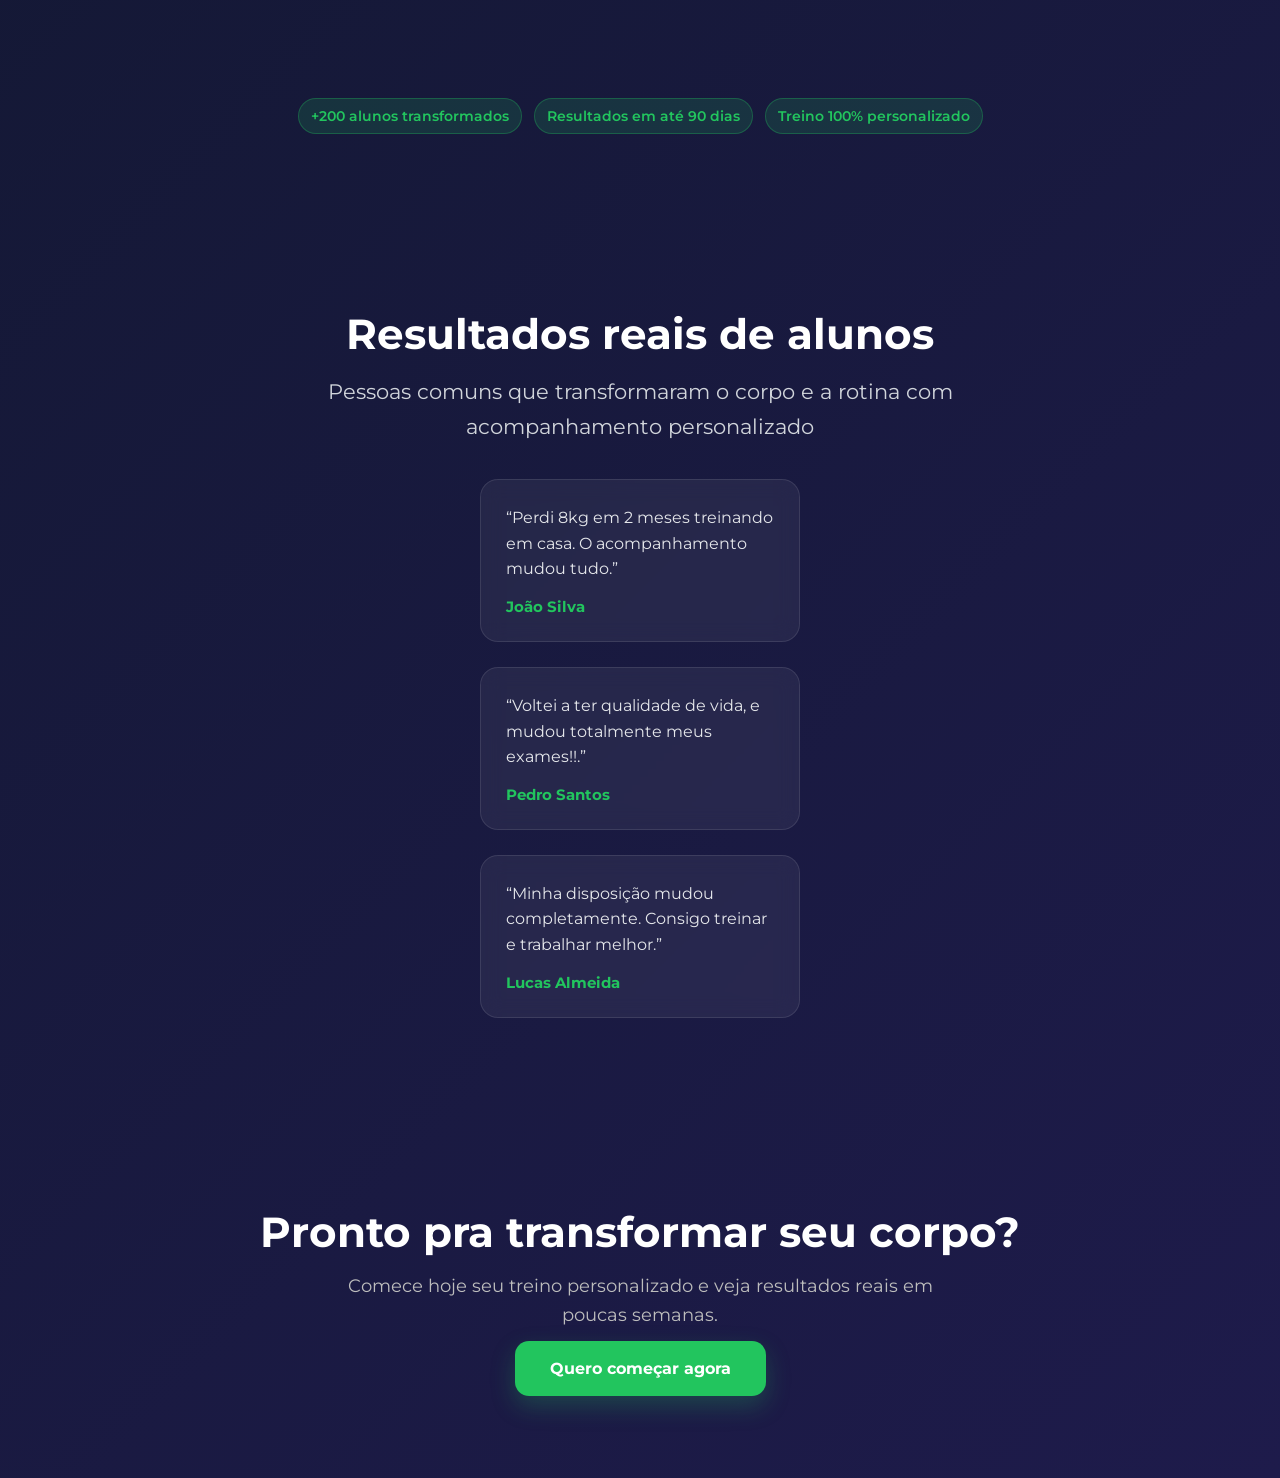
==== commit d2ebfce2: "Corrige responsividade mobile, adiciona menu hamburguer e cria confirmacao.css" ====
--- a/index.html
+++ b/index.html
@@ -29,6 +29,11 @@
         <a href="#">Depoimentos</a>
         <a href="#">Quem sou</a>
     </div>
+ <button class="menu-toggle" id="menu-toggle" aria-label="Abrir menu">
+        <span></span>
+        <span></span>
+        <span></span>
+    </button>
 </header>
 
 <section class="hero">
@@ -137,6 +142,8 @@
   </div>
 </section>
 
+
+
 <a class="whatsapp-fixo" href="https://wa.me/55SEUNUMERO" target="_blank">
   WhatsApp
 </a>
@@ -153,4 +160,14 @@
 });
 </script>
 
+<script src="script.js">
+    const menuToggle = document.getElementById('menu-toggle');
+const menu = document.getElementById('menu');
+
+menuToggle.addEventListener('click', () => {
+    menu.classList.toggle('ativo');
+});
+
+</script>
+
 </body>
--- a/style.css
+++ b/style.css
@@ -157,7 +157,7 @@
     transform: translateY(-4px) scale(1.02);
     box-shadow: 0 15px 35px rgba(34,197,94,0.35);
 }
-.btn-secundario{
+.btn-secundario {
     background:transparent;
 
     color:white;
@@ -404,16 +404,38 @@
     width: 100%;
 }
 
-/*RESPONSIVO*/
-@media (max-width: 768px) {
+
+
+/* =======================
+   RESPONSIVO
+======================= */
+@media (max-width: 768px) 
 
     .hero {
         flex-direction: column;
         text-align: center;
-    }
-
+        padding: 60px 20px;
+        min-height: auto;
+    }
+
+    /* TÍTULO PRINCIPAL */
+    .hero h1 {
+        font-size: 28px;
+        line-height: 1.2;
+        margin-bottom: 10px;
+    }
+
+    /* SUBTÍTULO */
+    .hero p {
+        font-size: 14px;
+        margin-bottom: 20px;
+    }
+
+    /* BOTÕES */
     .hero-btn {
         flex-direction: column;
+        gap: 10px;
+        width: 100%;
     }
 
     .btn-principal,
@@ -421,16 +443,93 @@
         width: 100%;
     }
 
+    /* SEÇÃO BENEFÍCIOS / CARDS */
+    .beneficios {
+        text-align: center;
+    }
+
     .cards-avaliacoes {
         flex-direction: column;
         align-items: center;
-    }
-
+        gap: 20px;
+    }
+
+    /* CTA FINAL */
     .cta-final h2 {
         font-size: 2rem;
-    }
-}
-
+        line-height: 1.2;
+    }
+
+    .cta-final p {
+        font-size: 14px;
+    }
+
+    /* IMAGENS NO HERO (SE TIVER) */
+    .hero img {
+        max-width: 100%;
+        height: auto;
+    }
+
+    /* AJUSTE GERAL DE ESPAÇAMENTO */
+
+    section {
+        padding: 60px 20px;
+    }
+
+@media (max-width: 768px) {
+
+    header {
+        padding: 0 20px;
+    }
+
+    .menu {
+        display: none; 
+    }
+
+}
+
+@media (max-width: 768px) {
+    .hero {
+        padding-top: 110px; /* 90px do header + folga */
+    }
+}
+
+@media (max-width: 768px) {
+    .cref-card {
+        right: 10px;
+        top: 10px;
+    }
+}
+
+@media (max-width: 768px) {
+
+    .menu-toggle {
+        display: flex; /* mostra o botão */
+    }
+
+    .menu {
+        position: fixed;
+        top: 90px; /* mesma altura do header */
+        left: 0;
+        width: 100%;
+
+        flex-direction: column;
+        align-items: center;
+        gap: 25px;
+
+        background: #111827;
+        padding: 30px 0;
+
+        /* aqui é a mágica: o menu começa "escondido" */
+        transform: translateY(-150%);
+        transition: transform 0.3s ease;
+    }
+
+    /* quando o JS adicionar essa classe, o menu desce e aparece */
+    .menu.ativo {
+        transform: translateY(0);
+    }
+}
 
 /* AVALIAÇÕES */
 
@@ -545,6 +644,25 @@
     background: #16a34a;
 }
 
+.menu-toggle {
+    display: none; /* só aparece no mobile */
+    flex-direction: column;
+    gap: 5px;
+
+    background: none;
+    border: none;
+    cursor: pointer;
+    padding: 0;
+}
+
+.menu-toggle span {
+    width: 26px;
+    height: 3px;
+    background: white;
+    border-radius: 2px;
+    transition: 0.3s ease;
+}
+
 .hero-imagem img,
 .card-avaliacao,
 .hero-destaque span {
